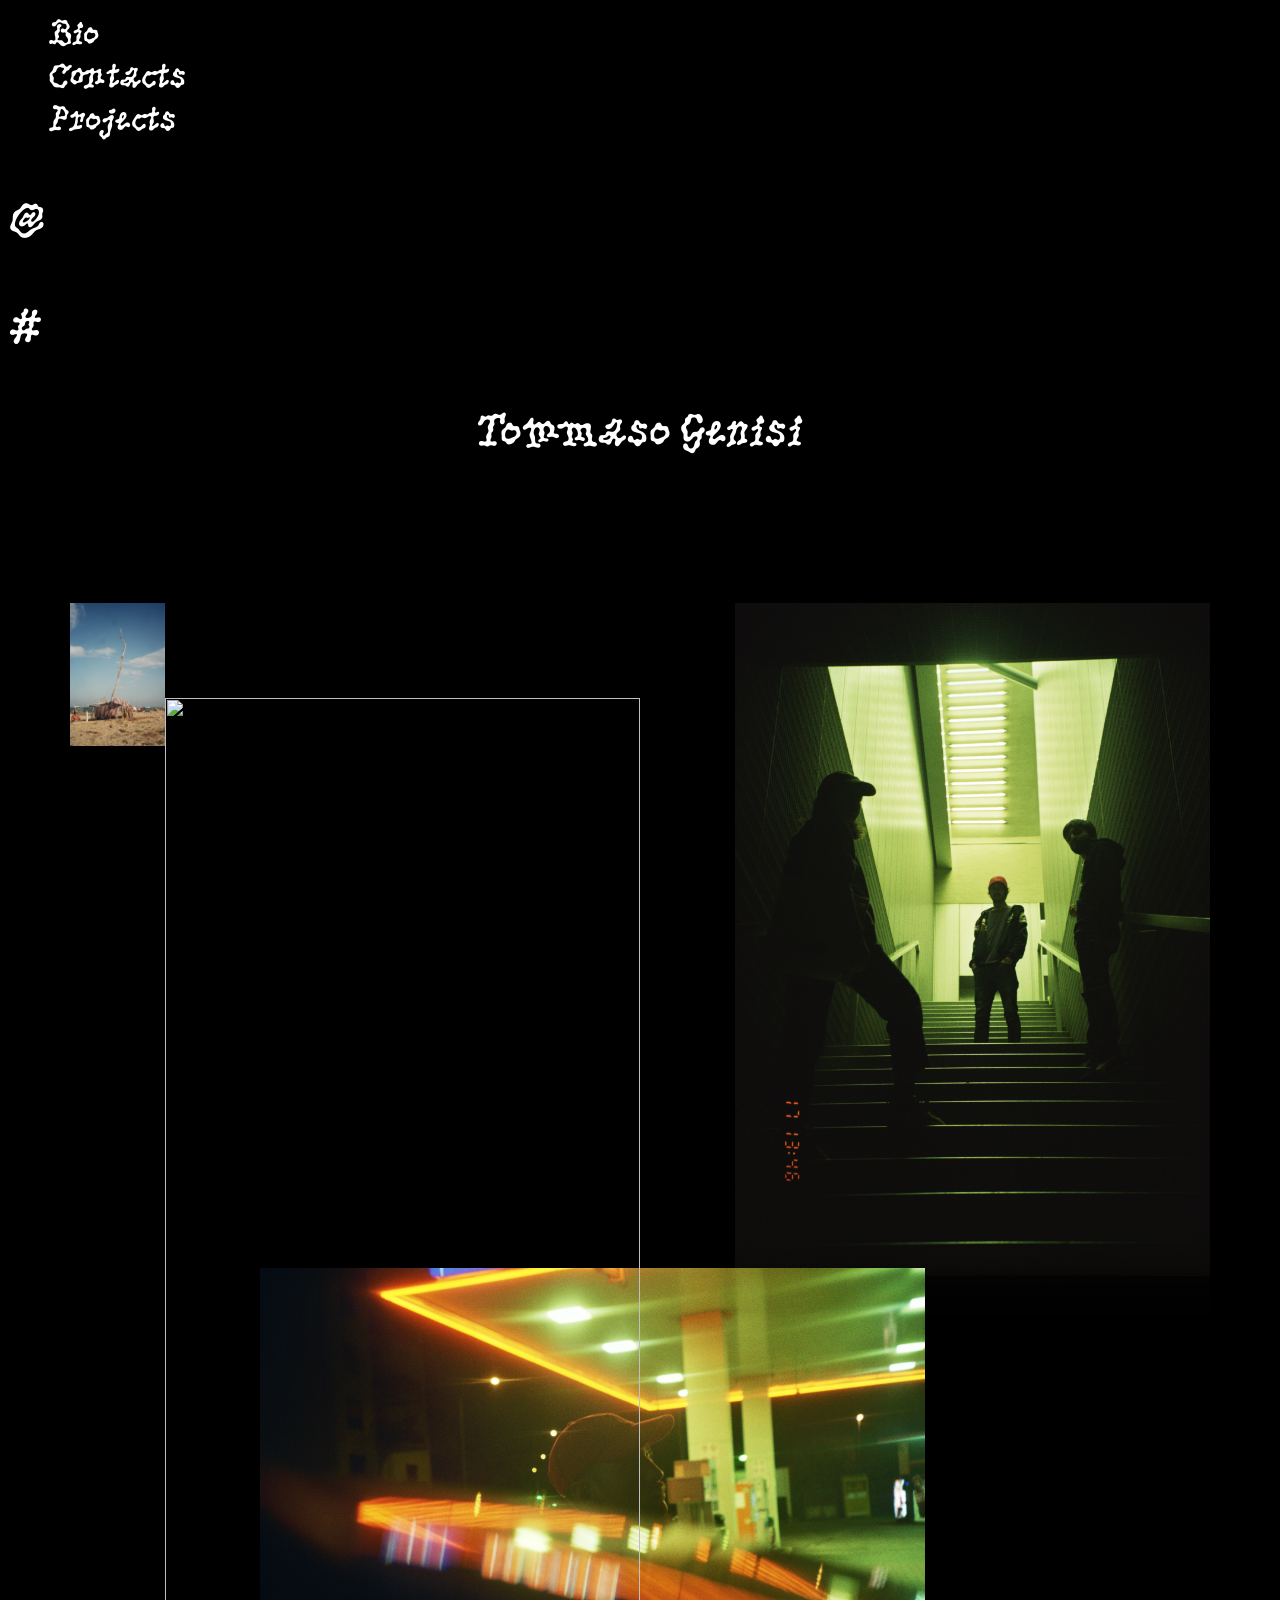
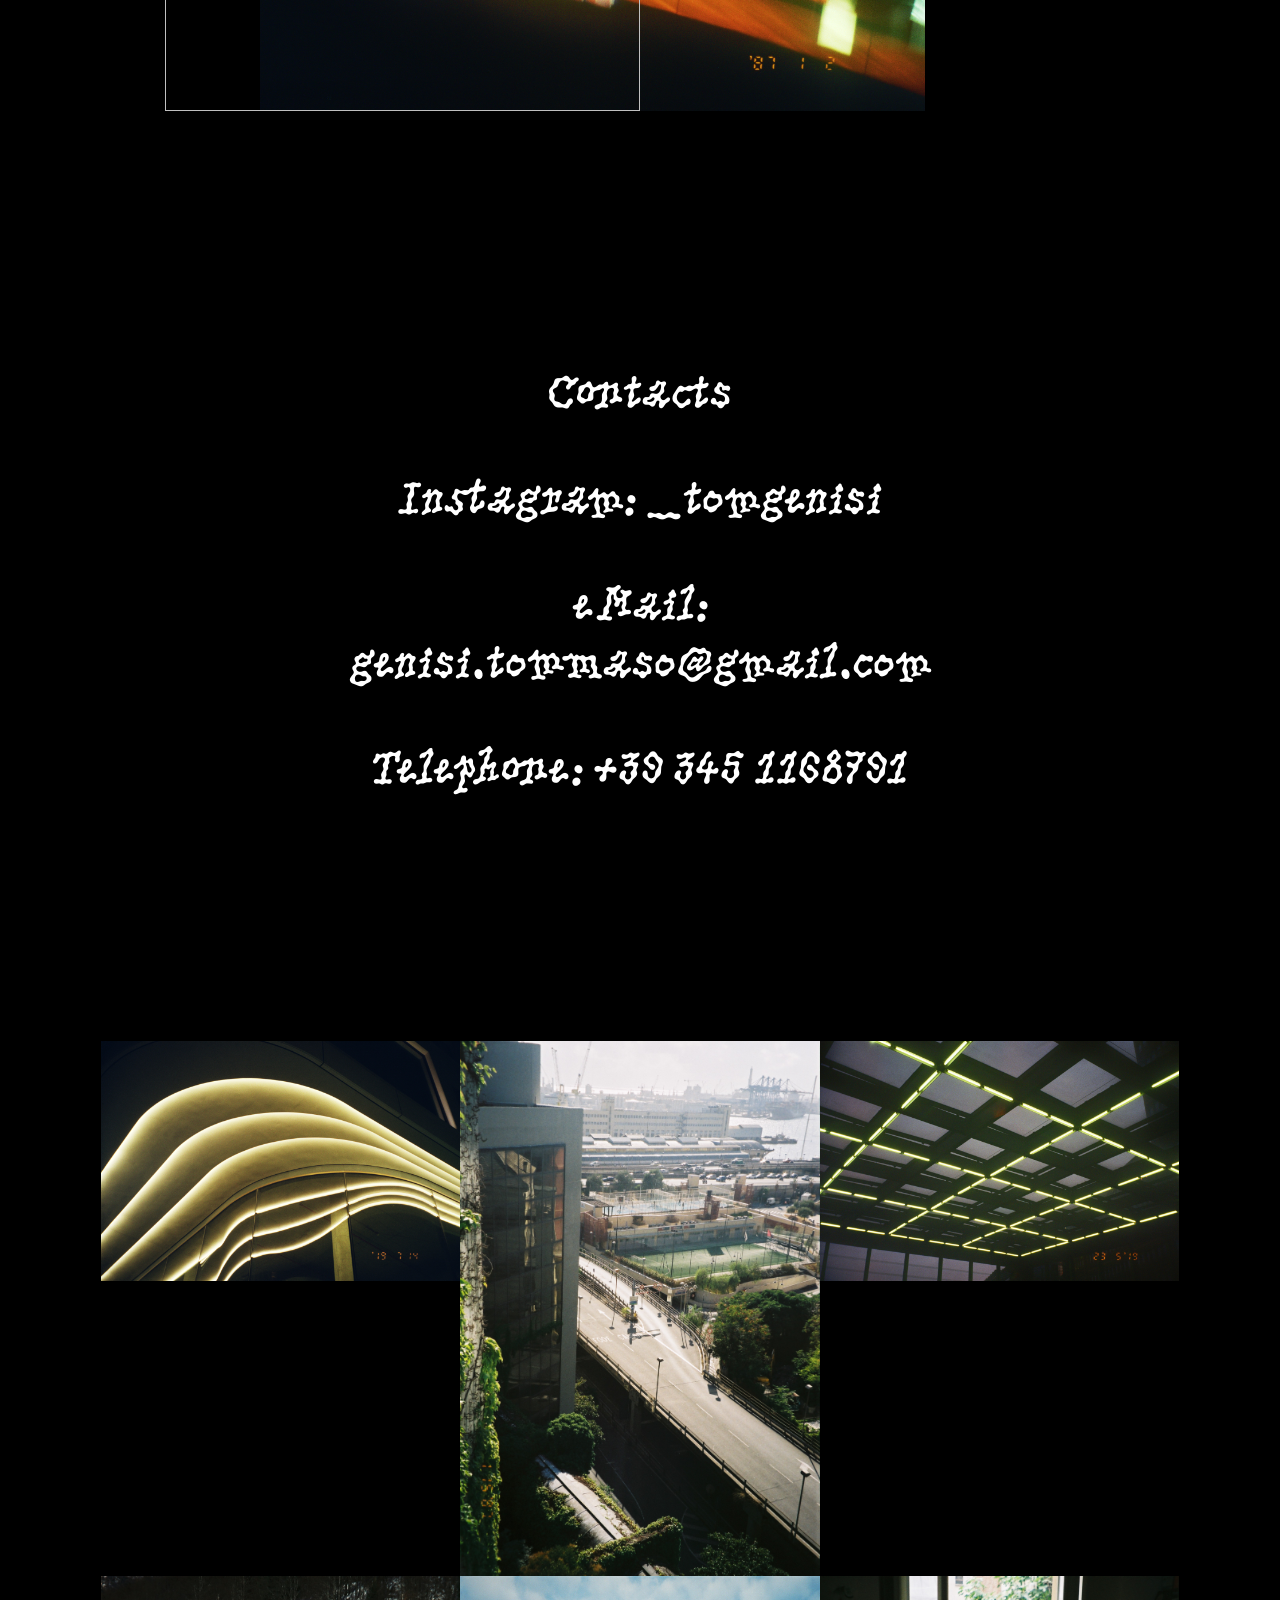
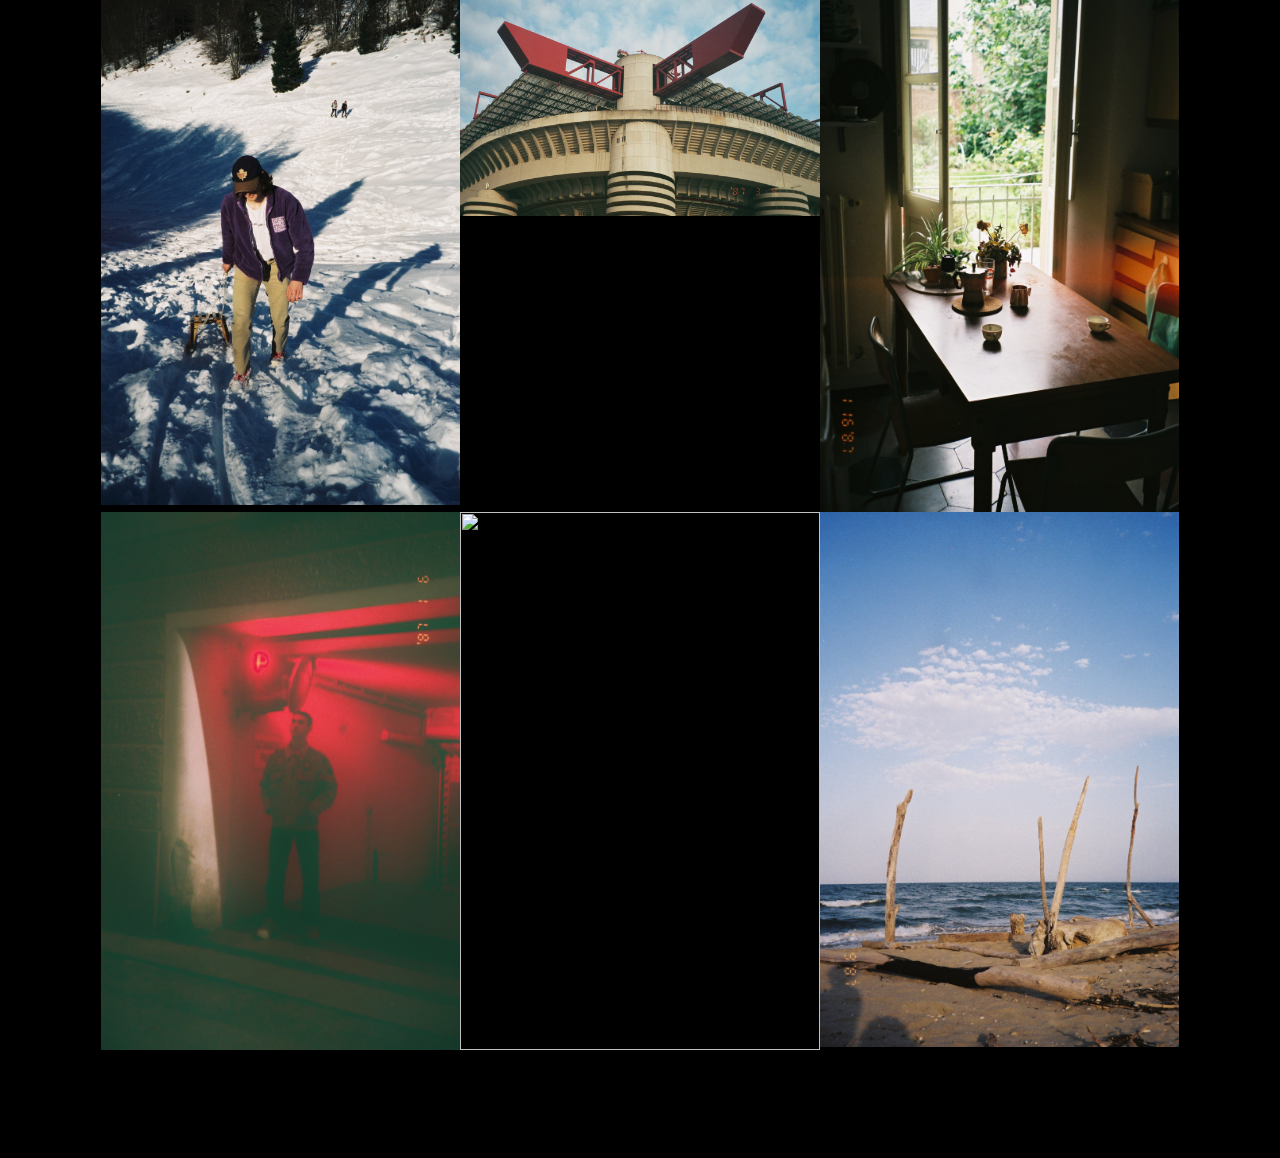
==== index.html @ 404c951a "changed from main to index" ====
<html>
<head>
	<meta charset="utf-8">
	<link rel="stylesheet" type="text/css" href="main_style.css">
</head>
<body>
	<div id="navbar">
		<ul id="menu">
			<li class="menu_entry"><a href="bio.html">Bio</a></li>
			<li class="menu_entry"> <a href="#contacts" id="scroll-to-bottom">Contacts</a></li>
			<li class="menu_entry">Projects</li>
		</ul>
	</div>
	<div class="decoration">
		<p>@</p>
	</div>
	<div class="decoration">
		<p>#</p>
	</div>
	<div class="title">
		<p>Tommaso Genisi</p>
	</div>
	<div class="container">
		<div class="image-stack">
			<div class="image-stack__item image-stack__item-top">
				<img src="images/01.jpg" class="portrait" id="image01">
			</div>
			<div class="image-stack__item image-stack__item-right">
				<img src="images/02.jpg" class="portrait" id="image02">
			</div>
			<div class="image-stack__item image-stack__item-bottom">
				<img src="images/03.jpg" class="landscape" id="image03">
			</div>
			<div class="image-stack__item image-stack__item-top-second">
				<img src="images/04.jpg" class="portrait" id="image04">
			</div>
		</div>
	</div>
</body>
<div id="contacts" class="full-width-container">
	<div class="image-stack">
		<div class="title image-stack__item image-stack__text-center">
			<p>Contacts</p>
			<p>Instagram: _tomgenisi</p>
			<p>eMail: genisi.tommaso@gmail.com</p>
			<p>Telephone: +39 345 1168791</p>
		</div>
	</div>
</div>
<div class="full-width-container">
	<div class="image-stack">
		<div class="image-stack__item image-stack__item-regular-tl">
			<img src="images/05.jpg" class="portrait" id="image05">
		</div>
		<div class="image-stack__item image-stack__item-regular-t">
			<img src="images/06.jpg" class="portrait" id="image06">
		</div>
		<div class="image-stack__item image-stack__item-regular-tr">
			<img src="images/07.jpg" class="portrait" id="image07">
		</div>
		<div class="image-stack__item image-stack__item-regular-cl">
			<img src="images/08.jpg" class="portrait" id="image08">
		</div>
		<div class="image-stack__item image-stack__item-regular-c">
			<img src="images/09.jpg" class="portrait" id="image09">
		</div>
		<div class="image-stack__item image-stack__item-regular-cr">
			<img src="images/10.jpg" class="portrait" id="image10">
		</div>
		<div class="image-stack__item image-stack__item-regular-bl">
			<img src="images/11.jpg" class="portrait" id="image11">
		</div>
		<div class="image-stack__item image-stack__item-regular-b">
			<img src="images/12.jpg" class="portrait" id="image12">
		</div>
		<div class="image-stack__item image-stack__item-regular-br">
			<img src="images/13.jpg" class="portrait" id="image13">
		</div>
	</div>
</div>
<script src="navbar.js"></script>
</html>
---- main_style.css ----
@font-face {
  font-family: picnic_regular;
  src: url(fonts/PicNic_Regular.otf);
}

@font-face {
  font-family: pptelegraf_regular;
  src: url(fonts/PPTelegraf_Regular.otf);
}

* {
	box-sizing: border-box;
}

ul, li {
	list-style: none;
	font-family: picnic_regular;
	font-size: 36;
}

a {
	color: white;
	text-decoration: none;
}

.decoration, .title {
	font-family: picnic_regular;
	font-size: 48;
	display: block;
}

body {
	background-color: black;
	color: white;
}

.decoration {
}

.title {
	text-align: center;
}

.container {
  padding: 100px 30px;
  width: 100%;
  margin: 0 auto;
  max-width: 1200px;
}

.full-width-container {
	padding: 100px 30px;
	width: 90%;
	margin: 0 auto;
}

.image-stack {
	display: grid;
	position: relative;
	grid-template-columns: repeat(12, 1fr);
}

.image-stack__item-top {
	grid-row: 1;
	grid-column: 2 / span 5;
	padding-top: 20%;
	z-index: 1;
}

.image-stack__item-right {
	grid-column: 8 / span 5;
	grid-row: 1;
}

.image-stack__item-bottom {
	grid-column: 3 / span 7;
	grid-row: 1;
	padding-top: 100%;
}

.image-stack__text-center {
	grid-column: 3 / span 8;
	grid-row: 1;
}

img {
	width: 100%;
	display: block;
}

.image-stack__item:hover {
	width: 120%;
	z-index: 9;
}

.image-stack__item-regular-tl {
	grid-row: 1;
	grid-column: 1 / span 4;
}

.image-stack__item-regular-t {
	grid-row: 1;
	grid-column: 5 / span 4;
}

.image-stack__item-regular-tr {
	grid-row: 1;
	grid-column: 9 / span 4;
}

.image-stack__item-regular-cl {
	grid-row: 2;
	grid-column: 1 / span 4;
}

.image-stack__item-regular-c {
	grid-row: 2;
	grid-column: 5 / span 4;
}

.image-stack__item-regular-cr {
	grid-row: 2;
	grid-column: 9 / span 4;
}

.image-stack__item-regular-bl {
	grid-row: 3;
	grid-column: 1 / span 4;
}

.image-stack__item-regular-b {
	grid-row: 3;
	grid-column: 5 / span 4;
}

.image-stack__item-regular-br {
	grid-row: 3;
	grid-column: 9 / span 4;
}
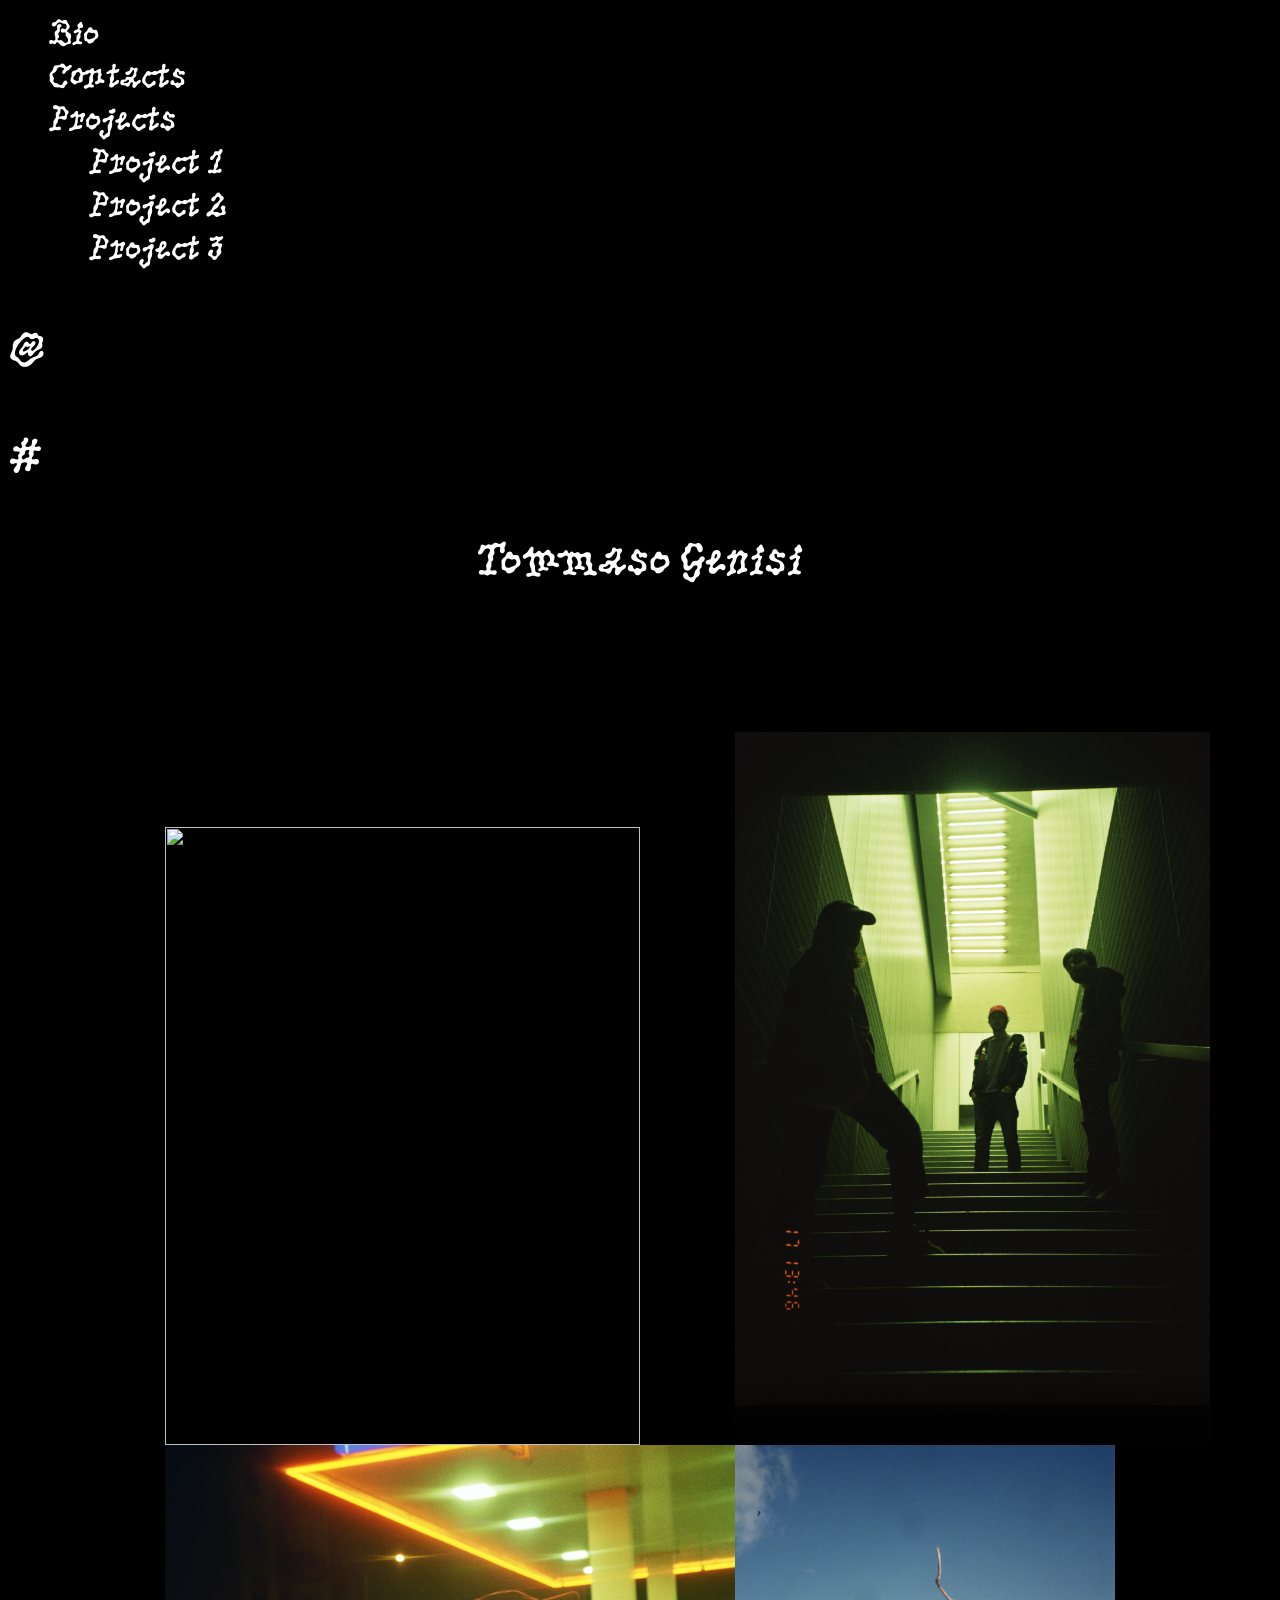
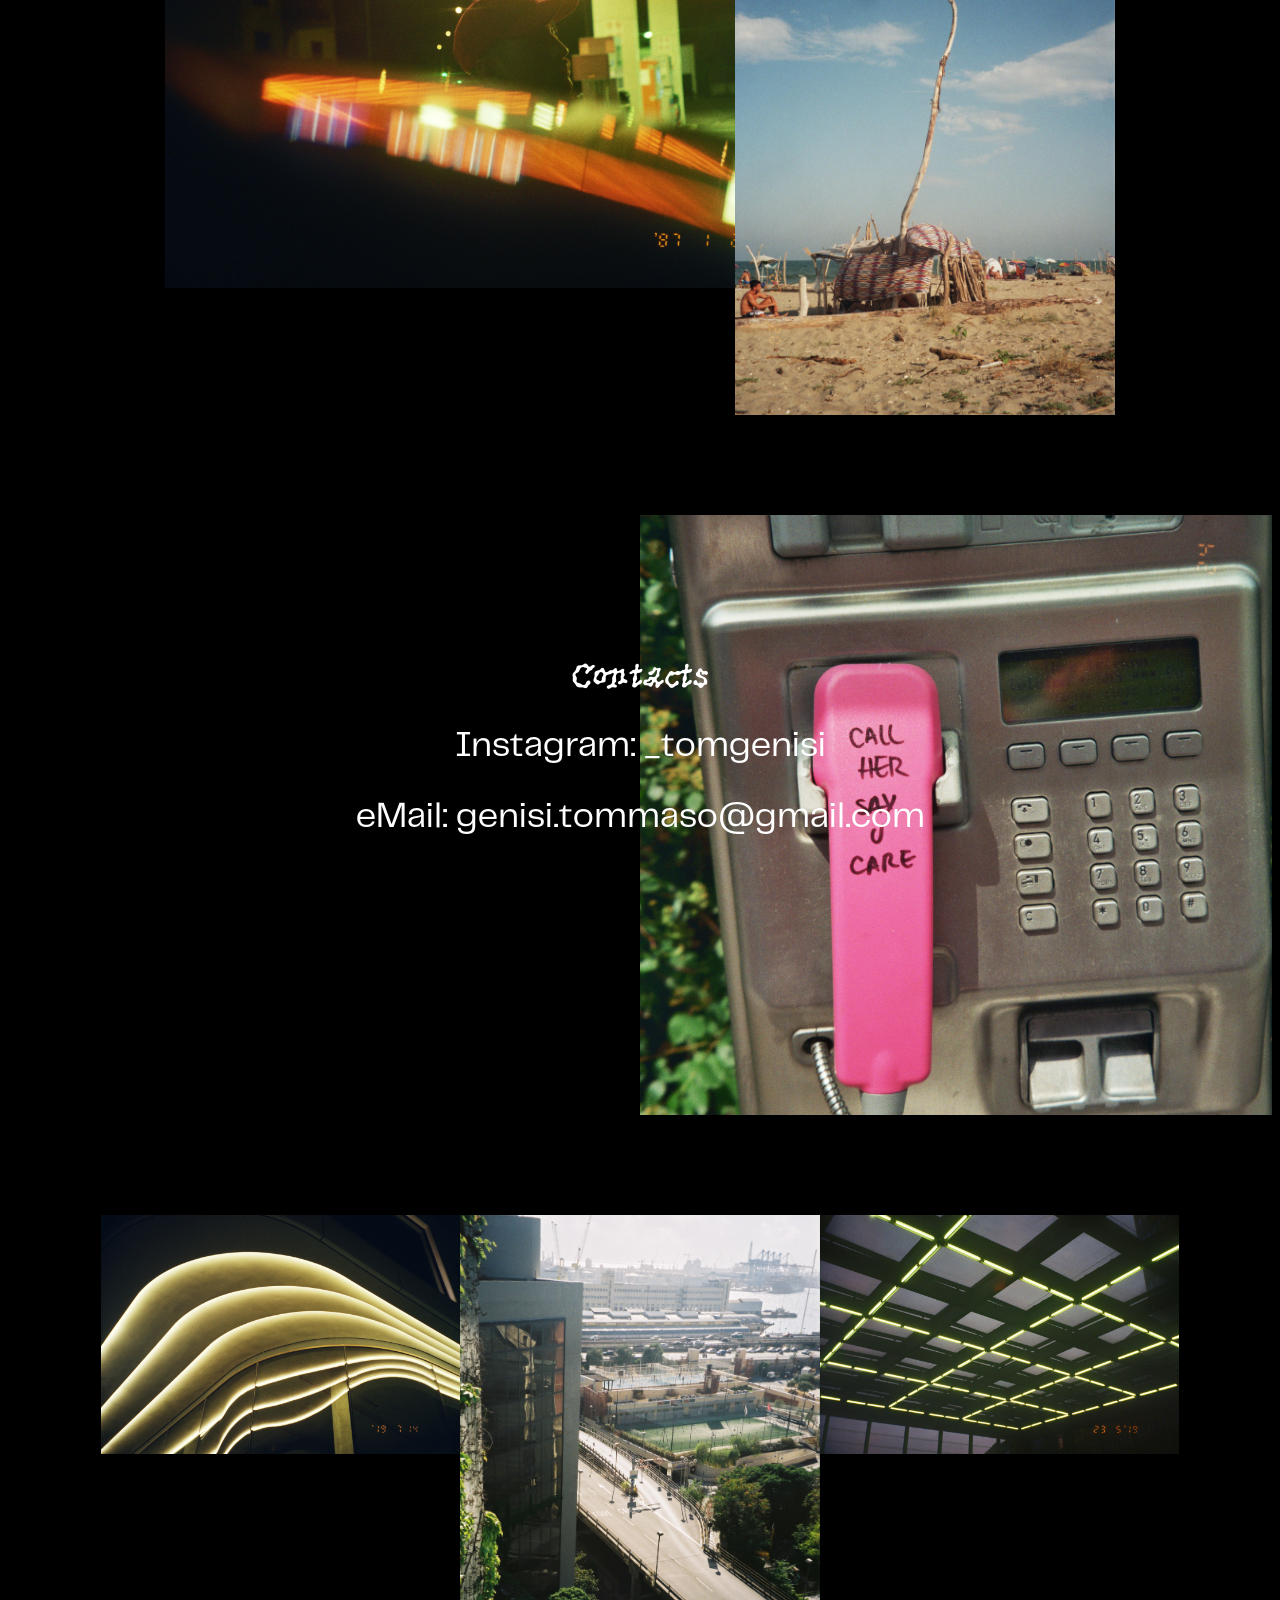
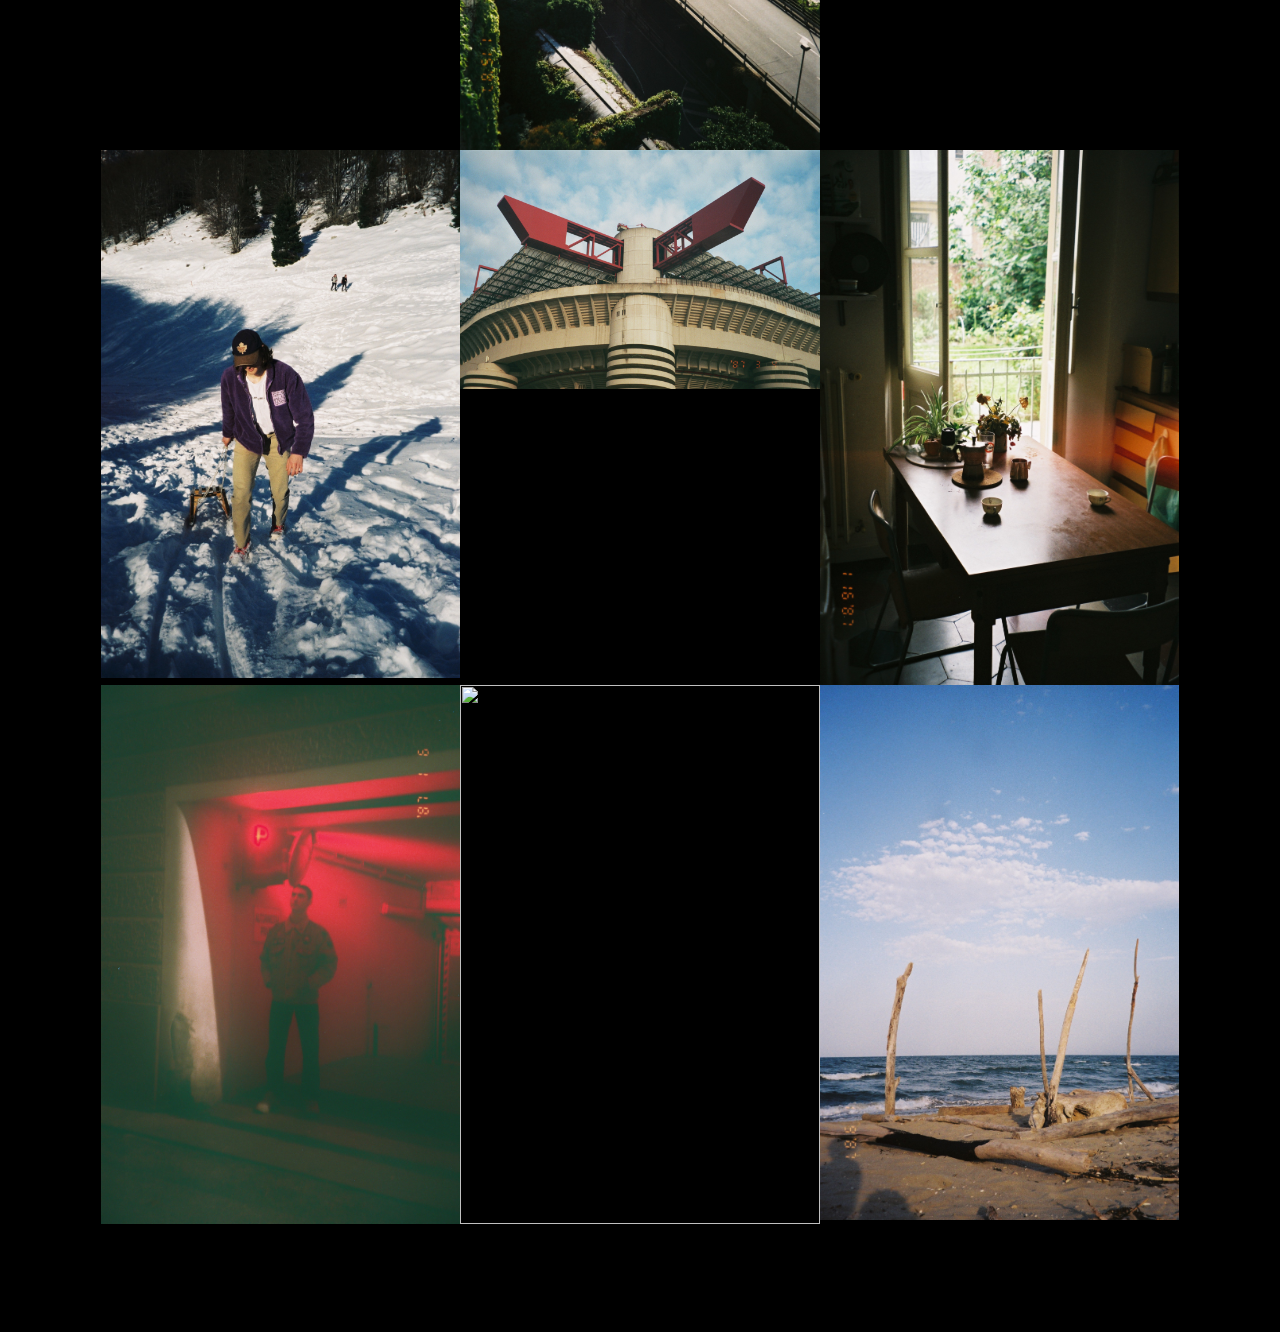
==== commit c1b71516: "improved image hover, improved contacts section" ====
--- a/index.html
+++ b/index.html
@@ -5,10 +5,16 @@
 </head>
 <body>
 	<div id="navbar">
-		<ul id="menu">
+		<ul class="menu">
 			<li class="menu_entry"><a href="bio.html">Bio</a></li>
 			<li class="menu_entry"> <a href="#contacts" id="scroll-to-bottom">Contacts</a></li>
-			<li class="menu_entry">Projects</li>
+			<li class="menu_entry" id="projects-submenu">Projects
+				<ul class="menu">
+					<li class="menu_entry">Project 1</li>
+					<li class="menu_entry">Project 2</li>
+					<li class="menu_entry">Project 3</li>
+				</ul>
+			</li>
 		</ul>
 	</div>
 	<div class="decoration">
@@ -22,29 +28,29 @@
 	</div>
 	<div class="container">
 		<div class="image-stack">
-			<div class="image-stack__item image-stack__item-top">
+			<div class="image-stack__item image-stack__item-1">
 				<img src="images/01.jpg" class="portrait" id="image01">
 			</div>
-			<div class="image-stack__item image-stack__item-right">
+			<div class="image-stack__item image-stack__item-2">
 				<img src="images/02.jpg" class="portrait" id="image02">
 			</div>
-			<div class="image-stack__item image-stack__item-bottom">
+			<div class="image-stack__item image-stack__item-3">
 				<img src="images/03.jpg" class="landscape" id="image03">
 			</div>
-			<div class="image-stack__item image-stack__item-top-second">
+			<div class="image-stack__item image-stack__item-4">
 				<img src="images/04.jpg" class="portrait" id="image04">
 			</div>
 		</div>
 	</div>
 </body>
-<div id="contacts" class="full-width-container">
-	<div class="image-stack">
-		<div class="title image-stack__item image-stack__text-center">
-			<p>Contacts</p>
-			<p>Instagram: _tomgenisi</p>
-			<p>eMail: genisi.tommaso@gmail.com</p>
-			<p>Telephone: +39 345 1168791</p>
-		</div>
+<div id="contacts">
+	<div class="fullscreen-text">
+		<p class="picnic">Contacts</p>
+		<p class="pptelegraf">Instagram: _tomgenisi</p>
+		<p class="pptelegraf">eMail: genisi.tommaso@gmail.com</p>
+	</div>
+	<div class="image-halfscreen">
+		<img src="images/15.jpg" id="image15">
 	</div>
 </div>
 <div class="full-width-container">
--- a/main_style.css
+++ b/main_style.css
@@ -10,6 +10,13 @@
 
 * {
 	box-sizing: border-box;
+}
+
+.picnic {
+	font-family: picnic_regular;
+}
+.pptelegraf {
+	font-family: pptelegraf_regular;
 }
 
 ul, li {
@@ -58,39 +65,66 @@
 	display: grid;
 	position: relative;
 	grid-template-columns: repeat(12, 1fr);
-}
-
-.image-stack__item-top {
+	grid-template-rows: 2fr, 2fr, 2fr;
+}
+
+.image-stack__item-1 {
 	grid-row: 1;
 	grid-column: 2 / span 5;
 	padding-top: 20%;
 	z-index: 1;
 }
 
-.image-stack__item-right {
+.image-stack__item-2 {
 	grid-column: 8 / span 5;
 	grid-row: 1;
-}
-
-.image-stack__item-bottom {
-	grid-column: 3 / span 7;
-	grid-row: 1;
-	padding-top: 100%;
+	z-index: 4;
+}
+
+.image-stack__item-3 {
+	grid-column: 2 / span 7;
+	grid-row: 2;
+	z-index: 2;
+}
+
+.image-stack__item-4 {
+	grid-column: 8 / span 4;
+	grid-row: 2;
+	z-index: 3;
 }
 
 .image-stack__text-center {
 	grid-column: 3 / span 8;
-	grid-row: 1;
-}
-
-img {
+	grid-row: 2;
+}
+
+.image-stack__item > img {
 	width: 100%;
 	display: block;
-}
-
-.image-stack__item:hover {
-	width: 120%;
-	z-index: 9;
+	transition: transform .2s;
+	object-fit: cover;
+}
+
+#contacts {
+	position: relative;
+}
+
+.fullscreen-text {
+	position: absolute;
+	text-align: center;
+	font-size: 36px;
+	width: 100%;
+	top: 100px;
+}
+
+.image-halfscreen {
+	text-align: right;
+}
+
+.image-halfscreen > img {
+	width: 50%;
+	height: 600px;
+	object-fit: cover;
 }
 
 .image-stack__item-regular-tl {
@@ -136,4 +170,33 @@
 .image-stack__item-regular-br {
 	grid-row: 3;
 	grid-column: 9 / span 4;
-}+}
+
+@media screen and (min-width: 901px) {
+	.image-stack__item > img:hover {
+		transform: scale(1.2);
+	}
+}
+
+@media screen and (max-width: 900px) {
+	.image-stack__item {
+		display: block;
+		width: 100%;
+	}
+	.full-width-container {
+		width: 100%;
+	}
+	.image-stack {
+		display: block;
+	}
+	.fullscreen-text {
+		width: 100%;
+		display: block;
+		position: relative;
+		top: 0px;
+	}
+	.image-halfscreen > img {
+		width: 100%;
+		display: block;
+	}
+}
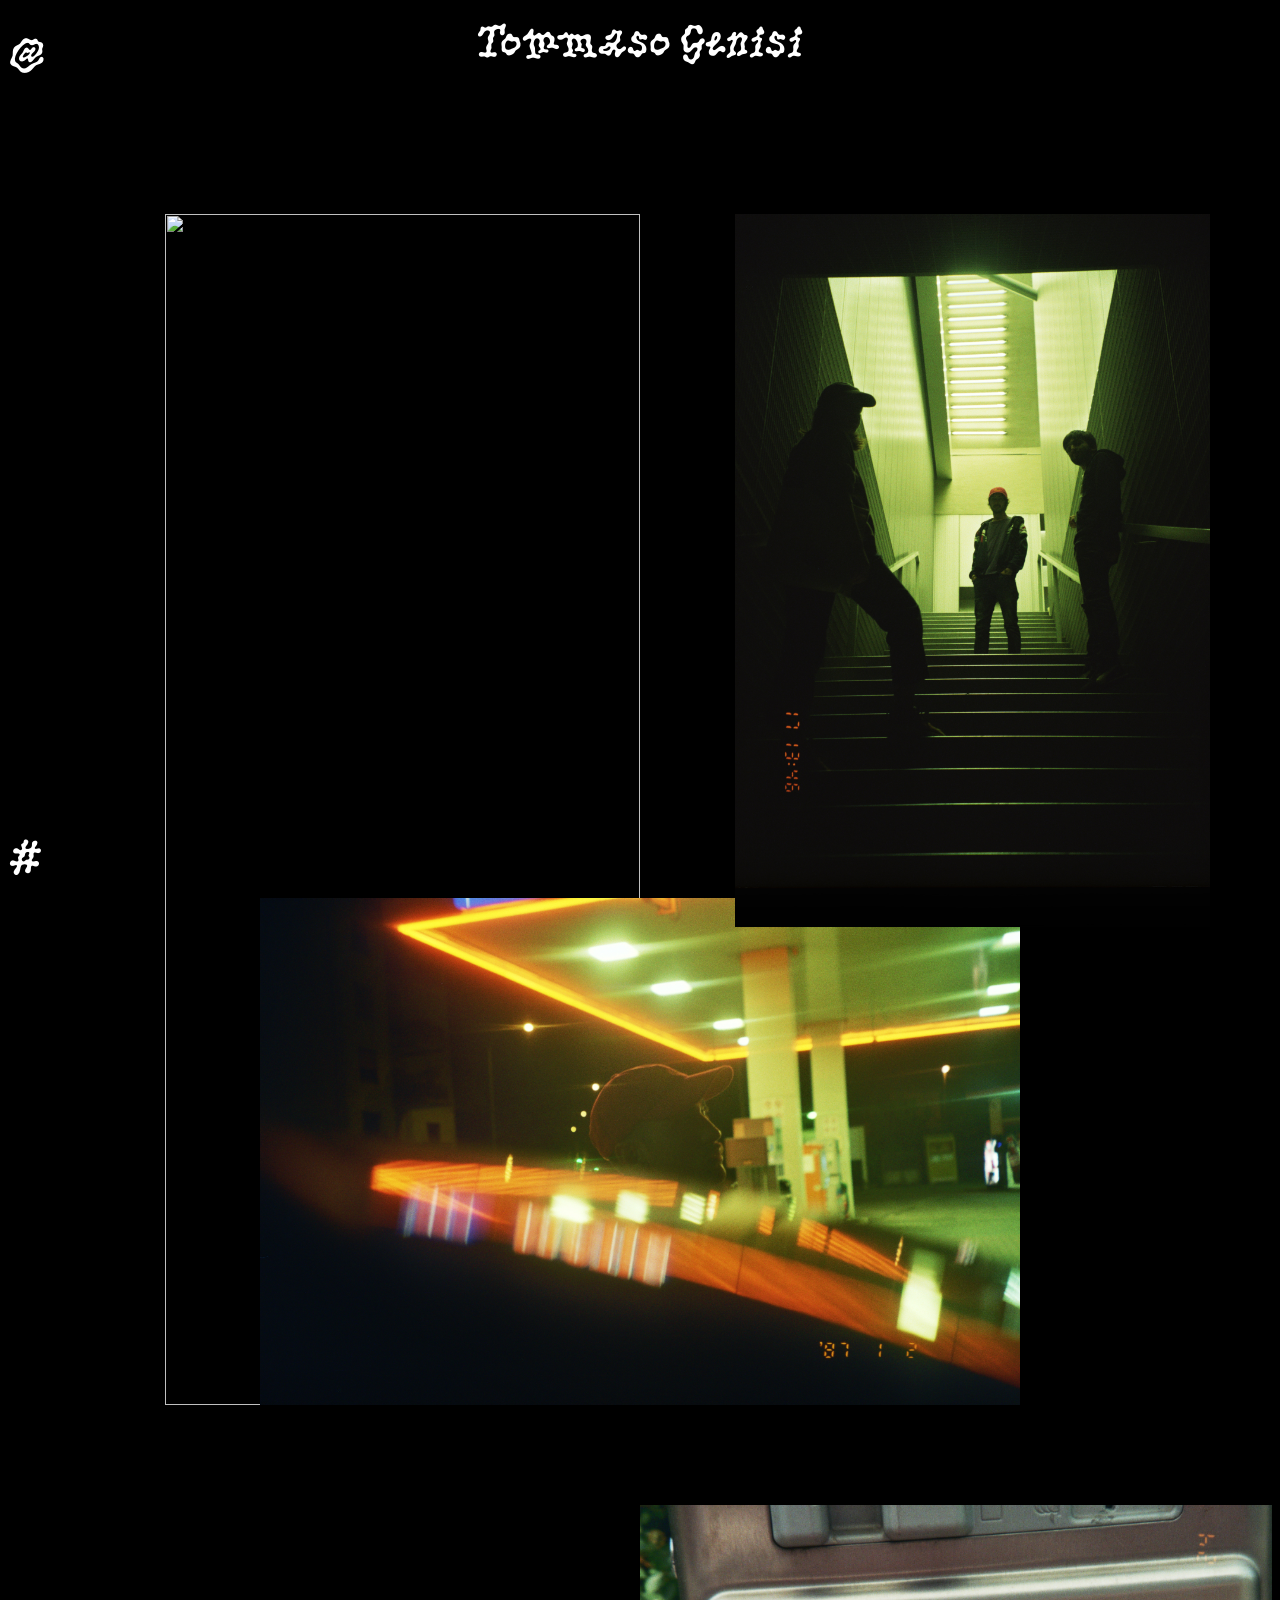
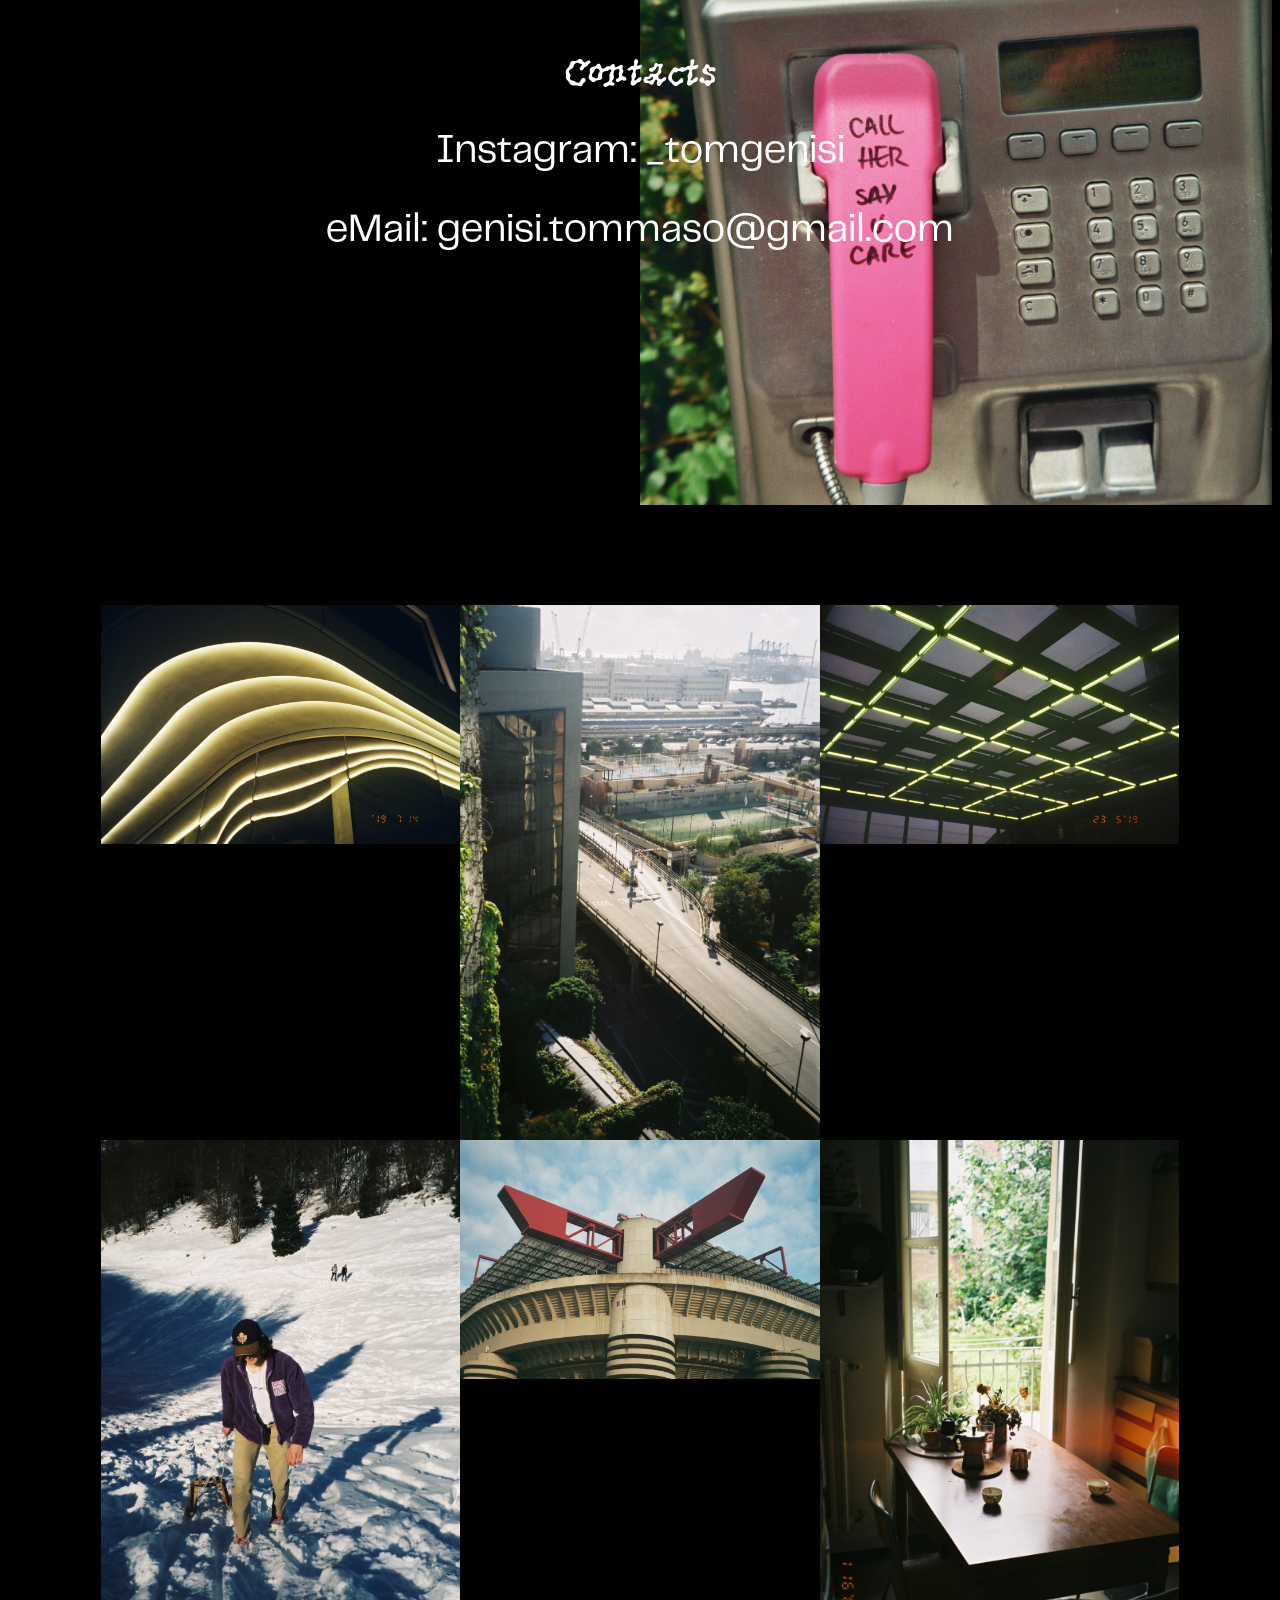
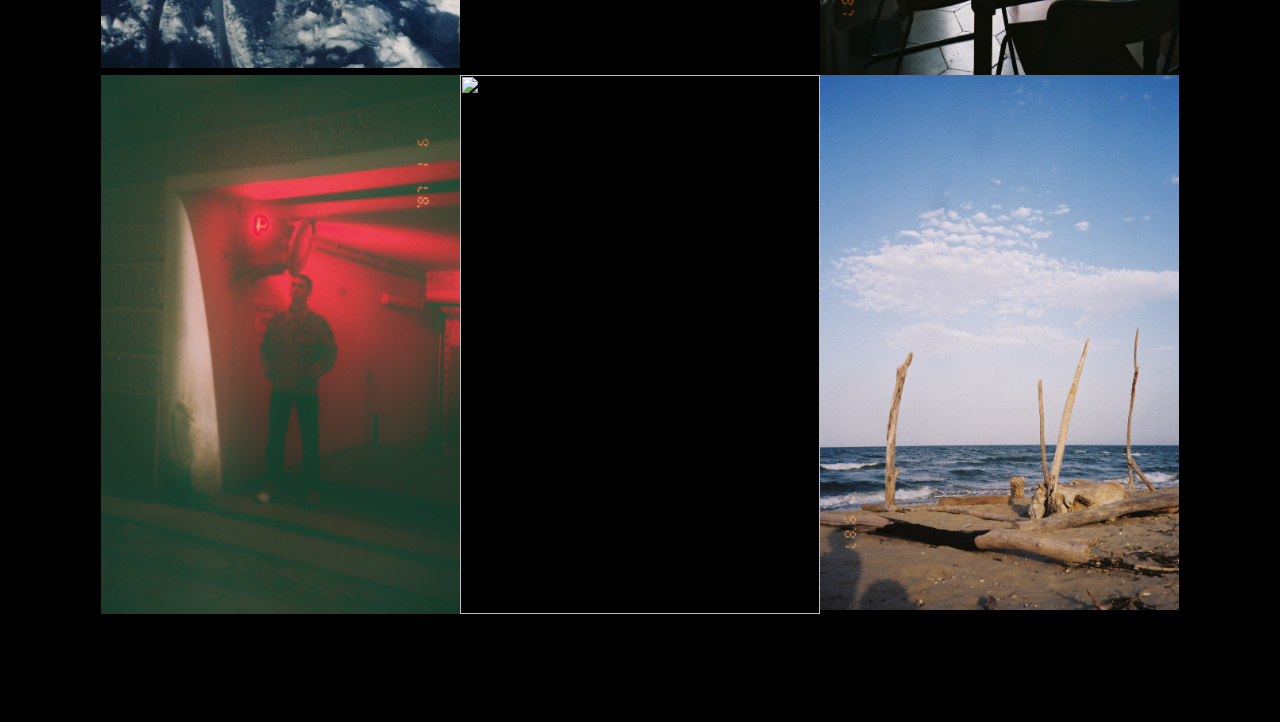
==== commit 48454e38: "improved photos, added top and menu buttons, added readme" ====
--- a/index.html
+++ b/index.html
@@ -17,28 +17,27 @@
 			</li>
 		</ul>
 	</div>
-	<div class="decoration">
-		<p>@</p>
+	<div class="decoration navbar-mobile-icon">
+		@
 	</div>
-	<div class="decoration">
-		<p>#</p>
+	<div class="decoration back-to-top">
+		<a href="#title">
+			#
+		</a>
 	</div>
-	<div class="title">
+	<div id="title">
 		<p>Tommaso Genisi</p>
 	</div>
 	<div class="container">
 		<div class="image-stack">
-			<div class="image-stack__item image-stack__item-1">
+			<div class="image-stack__item-basic image-stack__item-1">
 				<img src="images/01.jpg" class="portrait" id="image01">
 			</div>
-			<div class="image-stack__item image-stack__item-2">
+			<div class="image-stack__item-basic image-stack__item-2">
 				<img src="images/02.jpg" class="portrait" id="image02">
 			</div>
-			<div class="image-stack__item image-stack__item-3">
+			<div class="image-stack__item-basic image-stack__item-3">
 				<img src="images/03.jpg" class="landscape" id="image03">
-			</div>
-			<div class="image-stack__item image-stack__item-4">
-				<img src="images/04.jpg" class="portrait" id="image04">
 			</div>
 		</div>
 	</div>
--- a/main_style.css
+++ b/main_style.css
@@ -30,12 +30,31 @@
 	text-decoration: none;
 }
 
-.decoration, .title {
+#navbar {
+	position: fixed;
+	visibility: hidden;
+	z-index: 9;
+}	
+
+.decoration, #title {
 	font-family: picnic_regular;
 	font-size: 48;
 	display: block;
 }
 
+.decoration {
+	position: fixed;
+	z-index: 9;
+}
+
+.back-to-top {
+	bottom: 20px;
+}
+
+.navbar-mobile-icon {
+	top: 20px;
+}
+
 body {
 	background-color: black;
 	color: white;
@@ -44,7 +63,7 @@
 .decoration {
 }
 
-.title {
+#title {
 	text-align: center;
 }
 
@@ -71,7 +90,6 @@
 .image-stack__item-1 {
 	grid-row: 1;
 	grid-column: 2 / span 5;
-	padding-top: 20%;
 	z-index: 1;
 }
 
@@ -82,20 +100,16 @@
 }
 
 .image-stack__item-3 {
-	grid-column: 2 / span 7;
-	grid-row: 2;
+	grid-column: 3 / span 8;
+	grid-row: 1;
+	padding-top: 90%;
 	z-index: 2;
 }
 
-.image-stack__item-4 {
-	grid-column: 8 / span 4;
-	grid-row: 2;
-	z-index: 3;
-}
-
-.image-stack__text-center {
-	grid-column: 3 / span 8;
-	grid-row: 2;
+.image-stack__item-basic > img {
+	width: 100%;
+	display: block;
+	object-fit: cover;
 }
 
 .image-stack__item > img {
@@ -112,9 +126,11 @@
 .fullscreen-text {
 	position: absolute;
 	text-align: center;
-	font-size: 36px;
+	font-size: min(5vw, 40px);
 	width: 100%;
 	top: 100px;
+	container-type: inline-size;
+	container-name: fullscreen-text-container;
 }
 
 .image-halfscreen {
@@ -172,19 +188,23 @@
 	grid-column: 9 / span 4;
 }
 
-@media screen and (min-width: 901px) {
+@media screen and (min-width: 1201px) {
 	.image-stack__item > img:hover {
 		transform: scale(1.2);
 	}
 }
 
-@media screen and (max-width: 900px) {
+@media screen and (max-width: 1200px) {
 	.image-stack__item {
-		display: block;
-		width: 100%;
+		display: inline-block;
+		width: 49%;
+	}
+	.image-stack__item-3 {
+		padding-top: 0%;
 	}
 	.full-width-container {
 		width: 100%;
+		padding: 100px 10px;
 	}
 	.image-stack {
 		display: block;
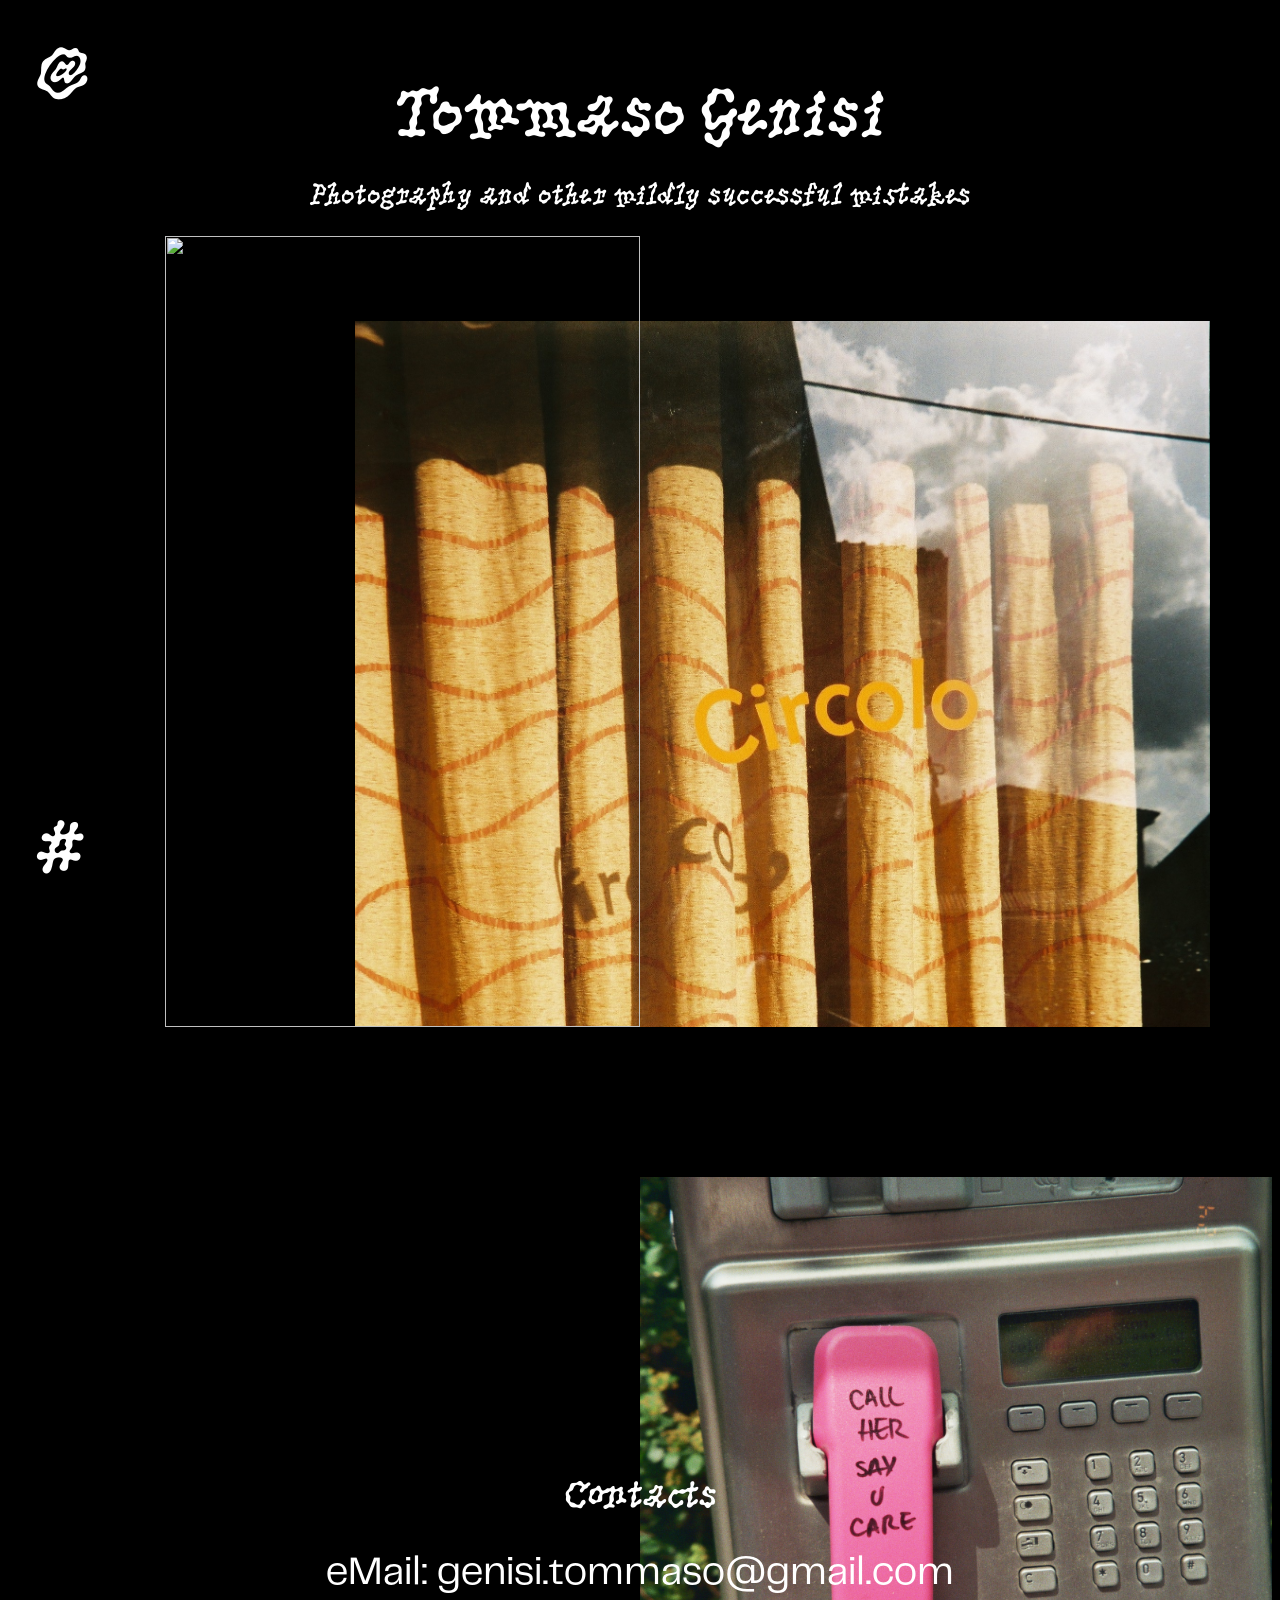
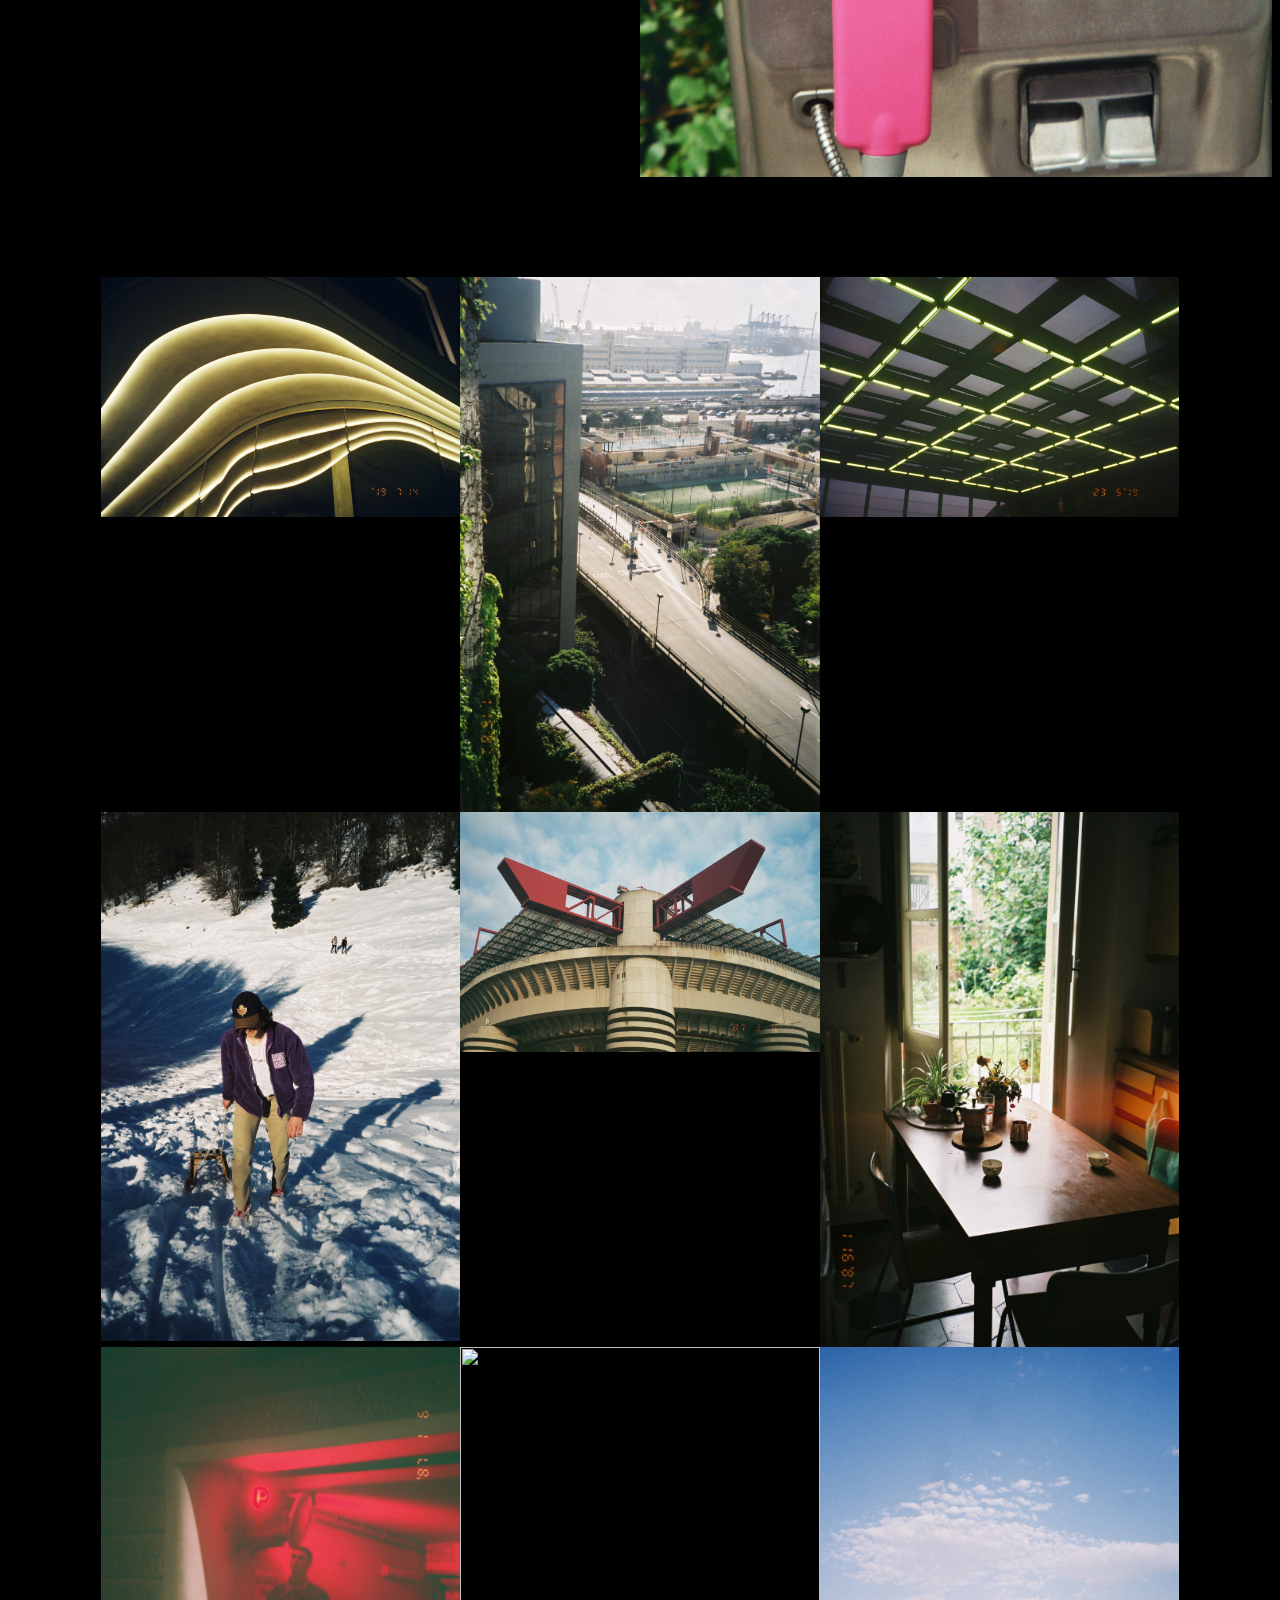
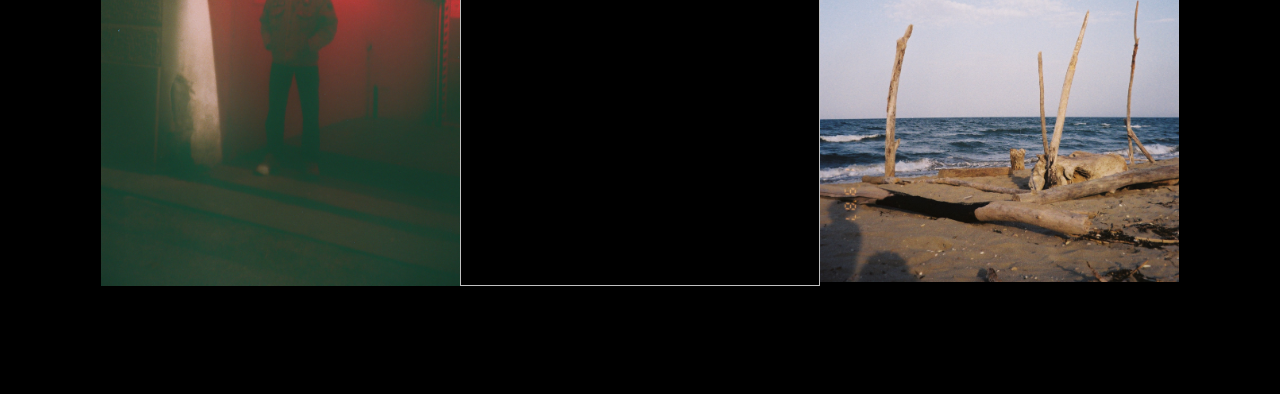
==== commit 16a12f36: "improved UI" ====
--- a/index.html
+++ b/index.html
@@ -26,7 +26,10 @@
 		</a>
 	</div>
 	<div id="title">
-		<p>Tommaso Genisi</p>
+		Tommaso Genisi
+	</div>
+	<div class="subtitle">
+		Photography and other mildly successful mistakes
 	</div>
 	<div class="container">
 		<div class="image-stack">
@@ -34,10 +37,7 @@
 				<img src="images/01.jpg" class="portrait" id="image01">
 			</div>
 			<div class="image-stack__item-basic image-stack__item-2">
-				<img src="images/02.jpg" class="portrait" id="image02">
-			</div>
-			<div class="image-stack__item-basic image-stack__item-3">
-				<img src="images/03.jpg" class="landscape" id="image03">
+				<img src="images/03_cropped.jpg" class="landscape" id="image03">
 			</div>
 		</div>
 	</div>
@@ -45,7 +45,6 @@
 <div id="contacts">
 	<div class="fullscreen-text">
 		<p class="picnic">Contacts</p>
-		<p class="pptelegraf">Instagram: _tomgenisi</p>
 		<p class="pptelegraf">eMail: genisi.tommaso@gmail.com</p>
 	</div>
 	<div class="image-halfscreen">
--- a/main_style.css
+++ b/main_style.css
@@ -36,10 +36,29 @@
 	z-index: 9;
 }	
 
+.decoration, #title, .subtitle {
+	font-family: picnic_regular;
+	display: block;
+}
+
 .decoration, #title {
-	font-family: picnic_regular;
-	font-size: 48;
-	display: block;
+	font-size: 72;
+}
+
+#title {
+	margin-top: 5%;
+	text-align: center;
+}
+
+.subtitle {
+	text-align: center;
+	font-size: 30;
+	margin: 2%;
+}
+
+#title, .subtitle {
+	margin-left: 10%;
+	margin-right: 10%;
 }
 
 .decoration {
@@ -61,14 +80,11 @@
 }
 
 .decoration {
-}
-
-#title {
-	text-align: center;
+	margin-left: 2%;
 }
 
 .container {
-  padding: 100px 30px;
+  padding: 0px 30px;
   width: 100%;
   margin: 0 auto;
   max-width: 1200px;
@@ -94,16 +110,9 @@
 }
 
 .image-stack__item-2 {
-	grid-column: 8 / span 5;
-	grid-row: 1;
-	z-index: 4;
-}
-
-.image-stack__item-3 {
-	grid-column: 3 / span 8;
-	grid-row: 1;
-	padding-top: 90%;
-	z-index: 2;
+	grid-column: 4 / span 10;
+	grid-row: 1;
+	padding-top: 10%;
 }
 
 .image-stack__item-basic > img {
@@ -121,6 +130,7 @@
 
 #contacts {
 	position: relative;
+	margin-top: 150px;
 }
 
 .fullscreen-text {
@@ -128,7 +138,7 @@
 	text-align: center;
 	font-size: min(5vw, 40px);
 	width: 100%;
-	top: 100px;
+	top: 250px;
 	container-type: inline-size;
 	container-name: fullscreen-text-container;
 }
@@ -199,8 +209,14 @@
 		display: inline-block;
 		width: 49%;
 	}
-	.image-stack__item-3 {
-		padding-top: 0%;
+	#image03 {
+		margin-top: -50%;
+	}
+	.image-stack__item-2 {
+		z-index: -1;
+	}
+	.image-stack__item-1 {
+		z-index: 2;
 	}
 	.full-width-container {
 		width: 100%;
@@ -219,4 +235,7 @@
 		width: 100%;
 		display: block;
 	}
-}
+	#title, .decoration {
+		font-size: 48px;
+	}
+}
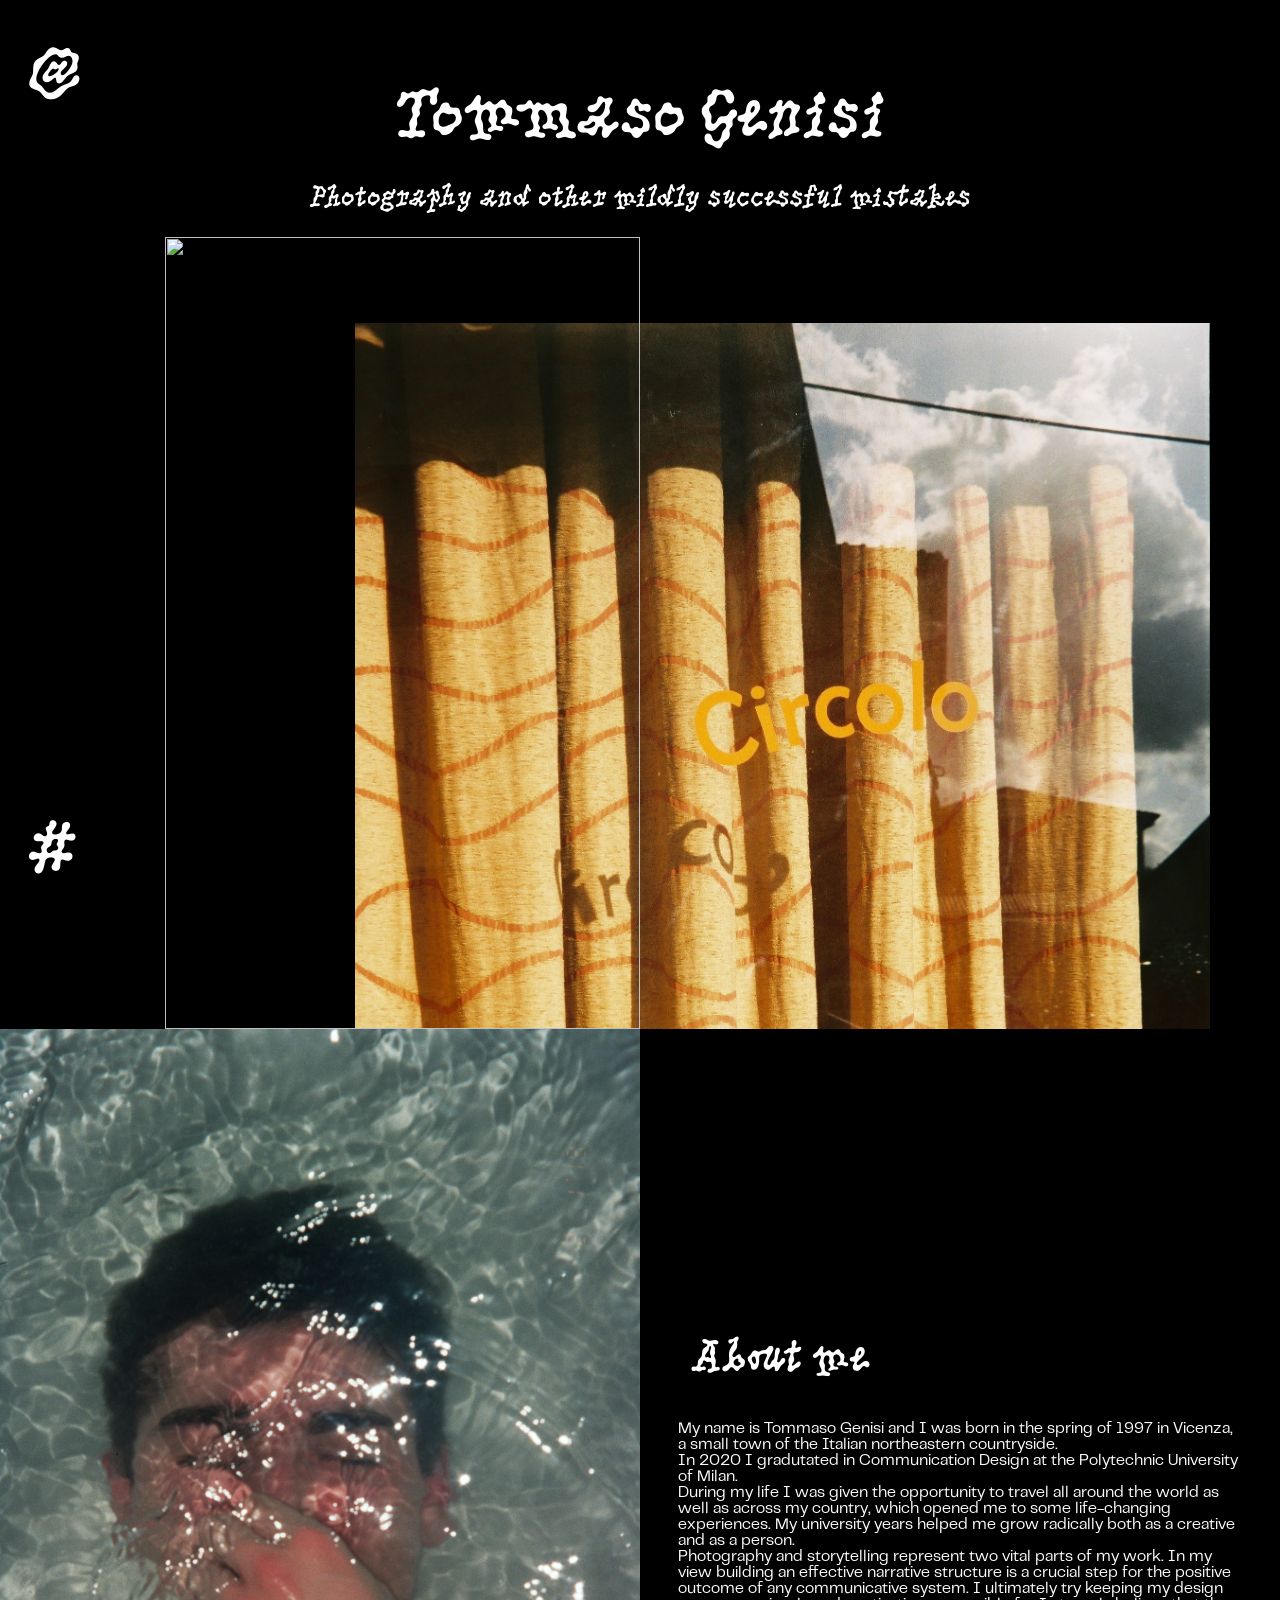
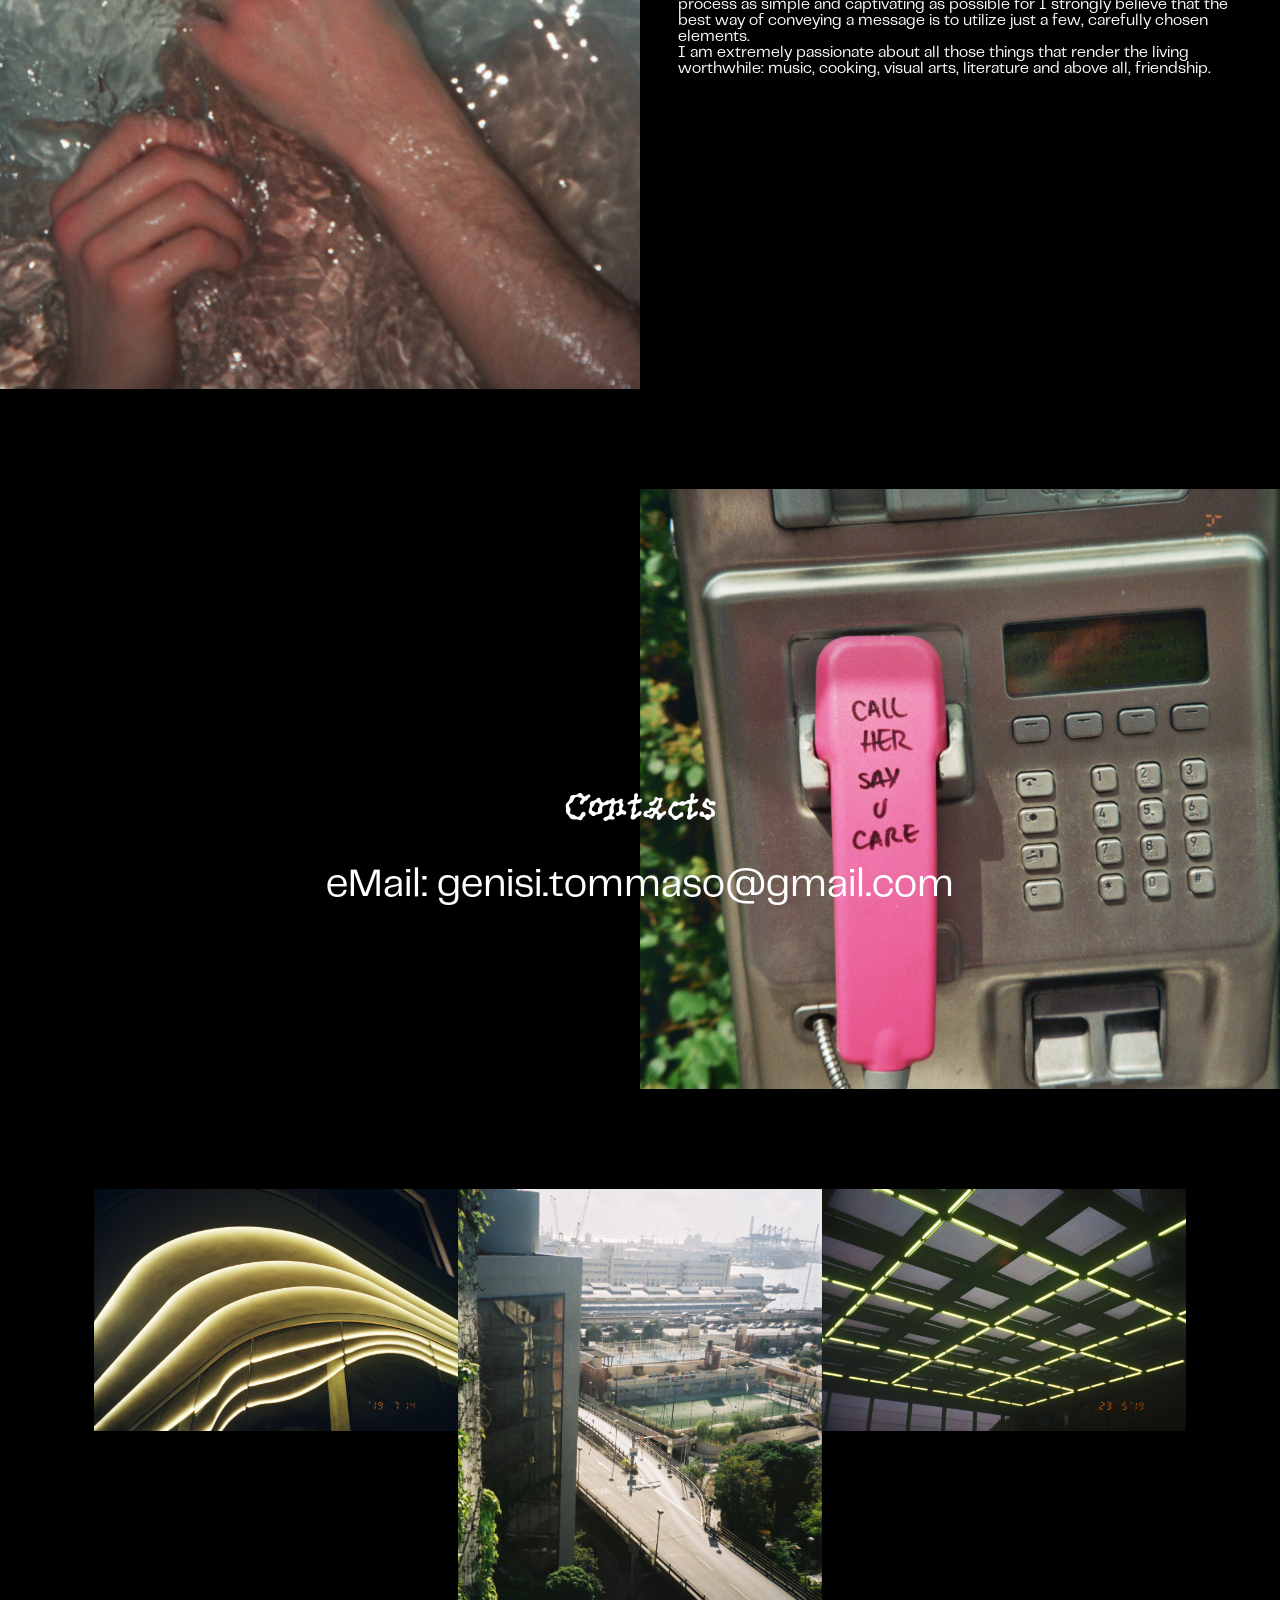
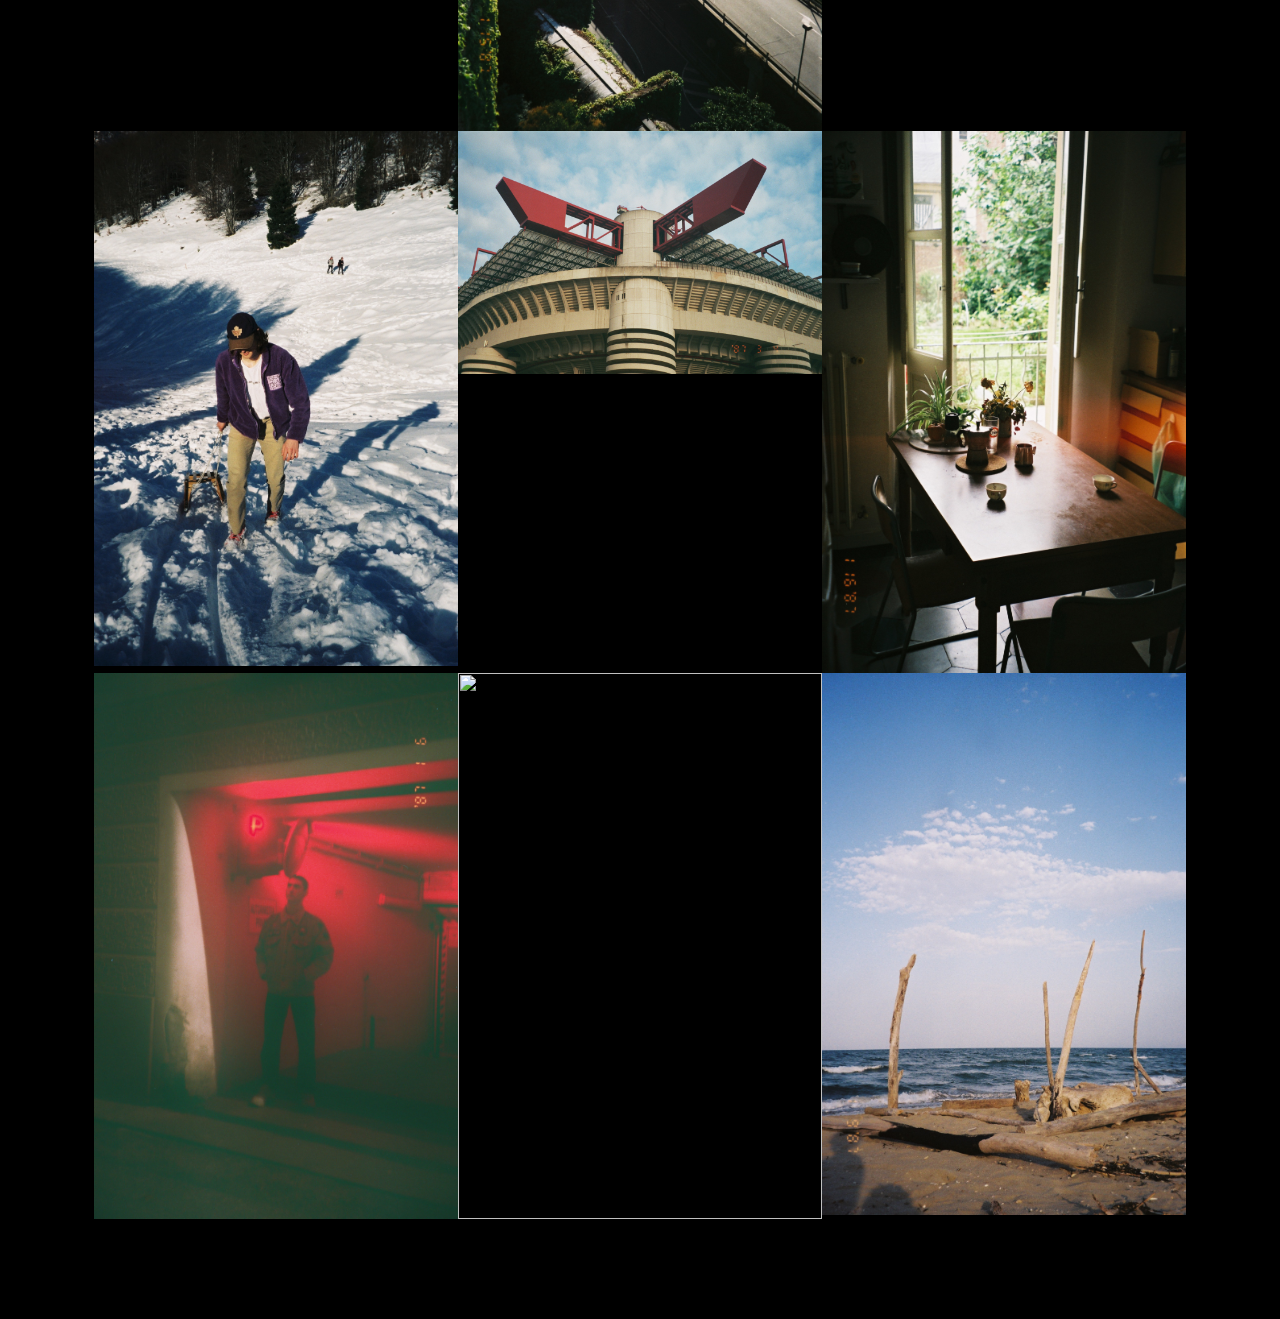
==== commit d3a0cb23: "added biography, improved UI Biography has been added, resizing from width < 1200 to width > 1201 no" ====
--- a/index.html
+++ b/index.html
@@ -6,7 +6,7 @@
 <body>
 	<div id="navbar">
 		<ul class="menu">
-			<li class="menu_entry"><a href="bio.html">Bio</a></li>
+			<li class="menu_entry"><a href="#biography">Bio</a></li>
 			<li class="menu_entry"> <a href="#contacts" id="scroll-to-bottom">Contacts</a></li>
 			<li class="menu_entry" id="projects-submenu">Projects
 				<ul class="menu">
@@ -42,10 +42,34 @@
 		</div>
 	</div>
 </body>
+<div id="biography">
+	<div class="image-halfscreen">
+		<img src="images/16.jpg" id="image16">
+	</div>
+	<div id="biography-main-text" class="pptelegraf">
+		<div class="title-secondary picnic">
+			About me
+		</div>
+		<div class="simple-text">
+			My name is Tommaso Genisi and I was born in the spring of 1997 in Vicenza, a small town of the Italian northeastern countryside.
+			</br>
+			In 2020 I gradutated in Communication Design  at the Polytechnic University of Milan. 
+			</br>
+			During my life I was given the opportunity to travel all around the world as well as across my country, which opened me to some life-changing experiences. My university years helped me grow radically both as a creative and as a person.
+			</br>
+			Photography and storytelling represent two vital parts of my work. In my view building an effective narrative structure is a crucial step for the positive outcome of any communicative system. I ultimately try keeping my design process as simple and captivating as possible for I strongly believe that the best way of conveying a message is to utilize just a few, carefully chosen elements.
+			</br>
+			I am extremely passionate about all those things that render the living worthwhile: music, cooking, visual arts, literature and above all, friendship.
+		</div>
+	</div>
+</div>
 <div id="contacts">
 	<div class="fullscreen-text">
 		<p class="picnic">Contacts</p>
 		<p class="pptelegraf">eMail: genisi.tommaso@gmail.com</p>
+	</div>
+	<div class="image-halfscreen">
+		<img>
 	</div>
 	<div class="image-halfscreen">
 		<img src="images/15.jpg" id="image15">
--- a/main_style.css
+++ b/main_style.css
@@ -77,6 +77,7 @@
 body {
 	background-color: black;
 	color: white;
+	margin: 0px;
 }
 
 .decoration {
@@ -128,9 +129,41 @@
 	object-fit: cover;
 }
 
+#biography {
+	display: flex;
+	flex-direction: row;
+}
+
+#biography-main-text {
+	width: 50%;
+	margin: auto;
+	padding-left: 3%;
+	padding-right: 3%;
+}
+
+.image-halfscreen {
+	width: 50%;
+	margin: auto;
+}
+
+.image-halfscreen > img {
+	width: 100%;
+}
+
+.title-secondary {
+	font-size: 48px;
+	padding: 2%;
+}
+
 #contacts {
+	display: flex;
 	position: relative;
-	margin-top: 150px;
+	margin-top: 100px;
+}
+
+#image15 {
+	height: 600px;
+	object-fit: cover;
 }
 
 .fullscreen-text {
@@ -143,14 +176,9 @@
 	container-name: fullscreen-text-container;
 }
 
-.image-halfscreen {
-	text-align: right;
-}
-
-.image-halfscreen > img {
-	width: 50%;
-	height: 600px;
-	object-fit: cover;
+.simple-text {
+	padding-top: 5%;
+	padding-bottom: 5%;	
 }
 
 .image-stack__item-regular-tl {
@@ -202,6 +230,105 @@
 	.image-stack__item > img:hover {
 		transform: scale(1.2);
 	}
+	.full-width-container {
+		padding: 100px 30px;
+		width: 90%;
+		margin: 0 auto;
+	}
+	.image-stack {
+		display: grid;
+		position: relative;
+		grid-template-columns: repeat(12, 1fr);
+		grid-template-rows: 2fr, 2fr, 2fr;
+	}
+	.fullscreen-text {
+		position: absolute;
+		text-align: center;
+		font-size: min(5vw, 40px);
+		width: 100%;
+		top: 250px;
+		container-type: inline-size;
+		container-name: fullscreen-text-container;
+	}
+	.simple-text {
+		padding-top: 5%;
+		padding-bottom: 5%;	
+	}
+	.image-halfscreen {
+		width: 50%;
+		margin: auto;
+	}
+	.image-halfscreen > img {
+		width: 100%;
+	}
+	#biography {
+		display: flex;
+		flex-direction: row;
+	}
+	#biography-main-text {
+		width: 50%;
+		margin: auto;
+		padding-left: 3%;
+		padding-right: 3%;
+	}
+	.decoration, #title, .subtitle {
+		font-family: picnic_regular;
+		display: block;
+	}
+	
+	.decoration, #title {
+		font-size: 72;
+	}
+	
+	#title {
+		margin-top: 5%;
+		text-align: center;
+	}
+	.image-stack__item-regular-tl {
+		grid-row: 1;
+		grid-column: 1 / span 4;
+	}
+	
+	.image-stack__item-regular-t {
+		grid-row: 1;
+		grid-column: 5 / span 4;
+	}
+	
+	.image-stack__item-regular-tr {
+		grid-row: 1;
+		grid-column: 9 / span 4;
+	}
+	
+	.image-stack__item-regular-cl {
+		grid-row: 2;
+		grid-column: 1 / span 4;
+	}
+	
+	.image-stack__item-regular-c {
+		grid-row: 2;
+		grid-column: 5 / span 4;
+	}
+	
+	.image-stack__item-regular-cr {
+		grid-row: 2;
+		grid-column: 9 / span 4;
+	}
+	
+	.image-stack__item-regular-bl {
+		grid-row: 3;
+		grid-column: 1 / span 4;
+	}
+	
+	.image-stack__item-regular-b {
+		grid-row: 3;
+		grid-column: 5 / span 4;
+	}
+	
+	.image-stack__item-regular-br {
+		grid-row: 3;
+		grid-column: 9 / span 4;
+	}
+
 }
 
 @media screen and (max-width: 1200px) {
@@ -209,15 +336,6 @@
 		display: inline-block;
 		width: 49%;
 	}
-	#image03 {
-		margin-top: -50%;
-	}
-	.image-stack__item-2 {
-		z-index: -1;
-	}
-	.image-stack__item-1 {
-		z-index: 2;
-	}
 	.full-width-container {
 		width: 100%;
 		padding: 100px 10px;
@@ -231,9 +349,23 @@
 		position: relative;
 		top: 0px;
 	}
+	.simple-text {
+		width: 100%;
+	}
+	.image-halfscreen {
+		display: block;
+		width: 100%;
+		padding: 0px;
+	}
 	.image-halfscreen > img {
 		width: 100%;
 		display: block;
+	}
+	#biography, #contacts {
+		display: block;
+	}
+	#biography-main-text {
+		width: 100%;
 	}
 	#title, .decoration {
 		font-size: 48px;
